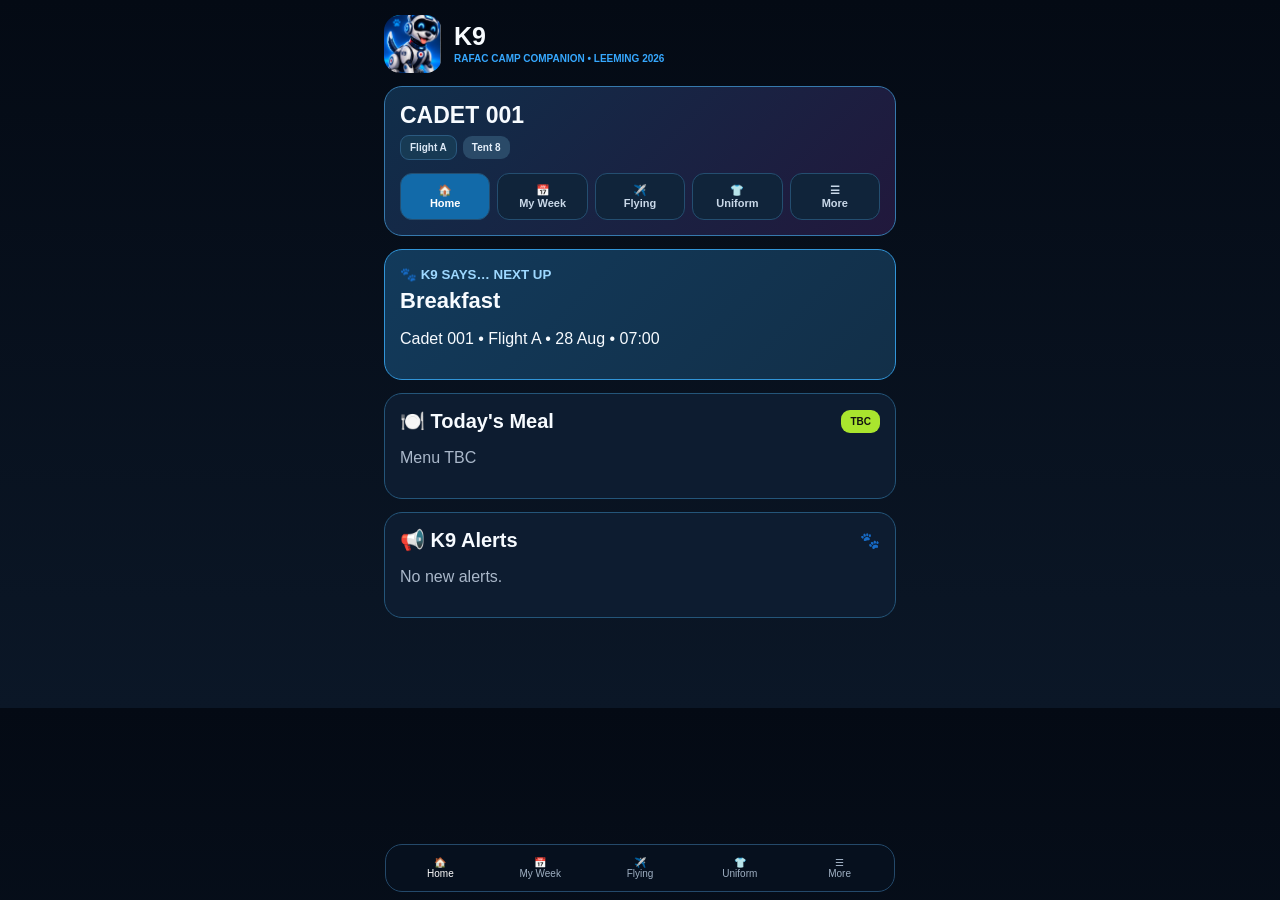
==== index.html @ 1736e70a "Streamline: remove dead code, wire up the wristband page Dead code, all of it reachable by nothing: " ====
<!doctype html>
<html lang="en"><head><meta charset="utf-8"><meta name="viewport" content="width=device-width,initial-scale=1,viewport-fit=cover">
<meta name="theme-color" content="#06101d"><title>K9 RAFAC Camp Companion</title>
<meta name="robots" content="noindex, nofollow">
<meta name="description" content="K9 — your RAFAC camp companion for Leeming 2026. Programme, uniform, flight and flying.">
<link rel="icon" href="images/k9.png"><link rel="apple-touch-icon" href="images/k9.png">
<script>
// Load the stylesheet with a cache-buster, so a phone that opened the app
// yesterday does not keep yesterday's styling. document.write is used
// deliberately: it blocks parsing until the sheet is in, which avoids the
// page flashing up unstyled the way an injected <link> would.
document.write('<link rel="stylesheet" href="style.css?v=' + Date.now() + '">');
</script>
<noscript><link rel="stylesheet" href="style.css"></noscript></head>
<body><main class="app">
<header><img src="images/k9.png" alt=""><div><h1>K9</h1><p>RAFAC CAMP COMPANION • LEEMING 2026</p></div></header>

<section class="card hero"><h2 id="personTitle"><span id="personRole">CADET</span> <span data-id></span></h2>
<p class="bunk"><span class="pill" data-flight></span> <span class="pill info" data-tent hidden></span></p>
<p class="muted small" data-roster-error hidden></p>
<div id="staffTesting" hidden>
<label class="small" for="cadetInput">Staff: view cadet</label>
<input id="cadetInput" inputmode="numeric" maxlength="3" placeholder="001" autocomplete="off">
<button type="button" onclick="setId(document.getElementById('cadetInput').value)">VIEW CADET</button>
</div>
<div class="nav">
<button type="button" onclick="show('home',this)" class="active" aria-label="Home"><span aria-hidden="true">🏠</span><br>Home</button>
<button type="button" onclick="show('week',this)" aria-label="My Week"><span aria-hidden="true">📅</span><br>My Week</button>
<button type="button" onclick="show('flying',this)" aria-label="Flying"><span aria-hidden="true">✈️</span><br>Flying</button>
<button type="button" onclick="show('uniform',this)" aria-label="Uniform"><span aria-hidden="true">👕</span><br>Uniform</button>
<button type="button" onclick="show('more',this)" aria-label="More"><span aria-hidden="true">☰</span><br>More</button>
</div>
</section>

<section id="home" class="view active">
<div class="card next" id="next"></div>
<div class="card"><div class="section-title"><h2>🍽️ Today's Meal</h2><span class="pill greens">TBC</span></div><p id="mealDisplay" class="muted">Menu TBC</p></div>
<div class="card"><div class="section-title"><h2>📢 K9 Alerts</h2><span>🐾</span></div><p class="muted">No new alerts.</p></div>
</section>

<section id="week" class="view"></section>

<section id="flying" class="view">
</section>

<section id="uniform" class="view">
<div class="card"><div class="section-title"><h2>👕 Uniform Guide</h2><span class="pill blues">APPROVED</span></div>
<p class="muted">Approved K9 uniform guides. Check My Week for the uniform of the day.</p>
<div class="card"><h2>🟩 Greens</h2><img class="uniform-img" src="images/uniform-greens.png" alt="Greens uniform layout guide" width="1024" height="1536" loading="lazy" decoding="async"></div>
<!-- Blues guide hidden pending approval. Remove the hidden attribute to bring it back. -->
<div class="card" hidden><h2>🟦 Blues</h2><img class="uniform-img" src="images/uniform-blues.png" alt="Blues uniform layout guide" width="1024" height="1536" loading="lazy" decoding="async"></div>
<div class="card"><h2>🟨 Civvies</h2><img class="uniform-img" src="images/uniform-civvies.png" alt="Civvies guide" width="1024" height="1536" loading="lazy" decoding="async"></div>
<div class="card"><h2>🟧 Sports</h2><img class="uniform-img" src="images/uniform-sports.png" alt="Sports kit guide" width="1024" height="1536" loading="lazy" decoding="async"></div>
</div>
</section>

<section id="more" class="view">
<div class="card"><h2>🍽️ Meals</h2><p class="muted">Daily menu will be added as staff receive it.</p><input id="mealText" placeholder="Staff: enter today's menu"><button class="big-btn" onclick="updateMeals()">SAVE MENU ON THIS DEVICE</button></div>
<div class="card"><h2>⌚ Wristbands</h2><p class="muted">Your NFC wristband ID and how to use it.</p><a class="big-btn" href="wristbands.html">OPEN WRISTBAND PAGE</a></div>
<div class="card"><h2>🚨 Emergency Information</h2><p class="muted">Camp emergency contacts and locations — TBC. Staff will complete these before use.</p><div class="event"><div class="time">999</div><div><h3>Emergency services</h3><p>Use in an immediate emergency.</p></div></div><button class="big-btn panic" onclick="alert('K9 emergency control is a prototype. Use the camp emergency procedure and staff chain of command.')">🚨 K9 EMERGENCY</button></div>
<div class="card"><h2>🎉 K9 Fun Zone</h2><div class="photo-grid"><div class="fun">📸<b>Gallery</b><span class="muted small">Coming alive at camp</span></div><div class="fun">🧠<b>Quiz</b><span class="muted small">Camp challenge</span></div><div class="fun">🐾<b>NFC Hunt</b><span class="muted small">Checkpoint fun</span></div><div class="fun">🎤<b>Vox Pop</b><span class="muted small">Cadet memories</span></div></div></div>
</section>

<nav class="bottom">
<button onclick="show('home',this)" class="active">🏠<br>Home</button><button onclick="show('week',this)">📅<br>My Week</button><button onclick="show('flying',this)">✈️<br>Flying</button><button onclick="show('uniform',this)">👕<br>Uniform</button><button onclick="show('more',this)">☰<br>More</button>
</nav>
</main>
<script>
const params = new URLSearchParams(window.location.search);

if (params.get("staff") === "true") {
  document.getElementById("staffTesting").hidden = false;
  document.getElementById("personRole").textContent = "STAFF";
}
</script>
<script>
// Load the programme and code with a cache-buster on the end. Without this a
// phone that opened the app yesterday keeps showing yesterday's programme,
// because the browser reuses its cached copy of data.js. async = false keeps
// data.js running before script.js.
(function () {
  var v = "?v=" + Date.now();

  ["data.js", "script.js"].forEach(function (src) {
    var s = document.createElement("script");
    s.src = src + v;
    s.async = false;
    document.head.appendChild(s);
  });
})();
</script>
</body></html>
---- style.css ----
:root{--bg:#06101d;--panel:#0d1c30;--line:#245579;--blue:#1597ff;--green:#9be51d;--yellow:#ffd21f;--orange:#ff8a24;--red:#ff4055;--text:#f7fbff;--muted:#aab8ca}
*{box-sizing:border-box}body{margin:0;background:linear-gradient(180deg,#040a14,#0b1727);color:var(--text);font-family:-apple-system,BlinkMacSystemFont,"Segoe UI",sans-serif}
button,input,textarea,select{font:inherit}.app{max-width:540px;margin:auto;padding:15px 14px 90px}
header{display:flex;align-items:center;gap:12px}header img{width:58px;height:58px;object-fit:cover;border-radius:16px}h1{margin:0;font-size:25px}header p{margin:2px 0;color:#36a8ff;font-size:10px;font-weight:900}
.card{background:var(--panel);border:1px solid var(--line);border-radius:18px;padding:15px;margin-top:13px}.hero{background:linear-gradient(135deg,#102e4a,#21183c);border-color:#3679ad}.hero h2{margin:0;font-size:23px}.muted{color:var(--muted)}
.nav{display:grid;grid-template-columns:repeat(5,1fr);gap:7px;margin-top:13px}.nav button{background:#10243a;color:#c9d8e8;border:1px solid #244e70;border-radius:12px;padding:10px 4px;font-weight:800;font-size:11px}.nav button.active{background:#126aa9;color:white}
.view{display:none}.view.active{display:block}.section-title{display:flex;justify-content:space-between;align-items:center;gap:8px}.section-title h2{margin:0;font-size:20px}.pill{padding:6px 9px;border-radius:9px;font-size:10px;font-weight:900;color:#111}.greens{background:#a9e52e}.blues{background:#b9dcff}.civvies{background:#ffd21f}.sports{background:#ff8a24}.bunk{margin:6px 0 0;display:flex;gap:6px;align-items:center;flex-wrap:wrap}.pill.info{background:#2a4a68;color:#e6f0fa}.pill[data-flight]{background:#173a54;color:#dce9f6;border:1px solid #2b5a80}
.next{background:linear-gradient(135deg,#123a5b,#122f48);border-color:#3195d8}.next small{color:#9ed8ff;font-weight:900}.next h2{margin:5px 0;font-size:22px}
.event{display:grid;grid-template-columns:58px 1fr;gap:10px;padding:13px 0;border-bottom:1px solid #1c3a52}.event:last-child{border-bottom:0}.time{font-weight:900;color:#8fcfff;font-size:13px}.event h3{margin:0;font-size:16px}.event p{margin:4px 0 0;color:var(--muted);font-size:12px}
.event .tag{display:inline-block;margin:7px 5px 0 0;padding:5px 7px;border-radius:7px;background:#173a54;font-size:10px;font-weight:800}
.uniform-img{display:block;width:100%;height:auto;max-width:100%;object-fit:contain;border-radius:14px;margin:12px 0 0 0}
.card:has(.uniform-img) .uniform-img{max-height:none;height:auto;object-fit:contain;object-position:center}
.big-btn{display:block;box-sizing:border-box;text-align:center;text-decoration:none;width:100%;padding:13px;border:0;border-radius:12px;background:var(--blue);color:white;font-weight:900;margin-top:10px}.panic{background:var(--red);font-size:17px}
input,textarea,select{width:100%;background:#071522;color:white;border:1px solid #315777;border-radius:11px;padding:11px;margin-top:7px}.photo-grid{display:grid;grid-template-columns:1fr 1fr;gap:10px}.fun{min-height:110px;text-align:center;padding:20px 8px;background:#10243a;border:1px solid #285779;border-radius:16px}.fun b{display:block;margin-top:8px}.small{font-size:12px}
.bottom{position:fixed;bottom:8px;left:50%;transform:translateX(-50%);width:min(510px,calc(100% - 24px));display:grid;grid-template-columns:repeat(5,1fr);gap:5px;background:#07111ff0;border:1px solid #24496a;border-radius:17px;padding:7px}.bottom button{border:0;background:none;color:#9fb0c3;font-size:10px;padding:5px}.bottom button.active{color:#fff}
</style>
---- style.css ----
:root{--bg:#06101d;--panel:#0d1c30;--line:#245579;--blue:#1597ff;--green:#9be51d;--yellow:#ffd21f;--orange:#ff8a24;--red:#ff4055;--text:#f7fbff;--muted:#aab8ca}
*{box-sizing:border-box}body{margin:0;background:linear-gradient(180deg,#040a14,#0b1727);color:var(--text);font-family:-apple-system,BlinkMacSystemFont,"Segoe UI",sans-serif}
button,input,textarea,select{font:inherit}.app{max-width:540px;margin:auto;padding:15px 14px 90px}
header{display:flex;align-items:center;gap:12px}header img{width:58px;height:58px;object-fit:cover;border-radius:16px}h1{margin:0;font-size:25px}header p{margin:2px 0;color:#36a8ff;font-size:10px;font-weight:900}
.card{background:var(--panel);border:1px solid var(--line);border-radius:18px;padding:15px;margin-top:13px}.hero{background:linear-gradient(135deg,#102e4a,#21183c);border-color:#3679ad}.hero h2{margin:0;font-size:23px}.muted{color:var(--muted)}
.nav{display:grid;grid-template-columns:repeat(5,1fr);gap:7px;margin-top:13px}.nav button{background:#10243a;color:#c9d8e8;border:1px solid #244e70;border-radius:12px;padding:10px 4px;font-weight:800;font-size:11px}.nav button.active{background:#126aa9;color:white}
.view{display:none}.view.active{display:block}.section-title{display:flex;justify-content:space-between;align-items:center;gap:8px}.section-title h2{margin:0;font-size:20px}.pill{padding:6px 9px;border-radius:9px;font-size:10px;font-weight:900;color:#111}.greens{background:#a9e52e}.blues{background:#b9dcff}.civvies{background:#ffd21f}.sports{background:#ff8a24}.bunk{margin:6px 0 0;display:flex;gap:6px;align-items:center;flex-wrap:wrap}.pill.info{background:#2a4a68;color:#e6f0fa}.pill[data-flight]{background:#173a54;color:#dce9f6;border:1px solid #2b5a80}
.next{background:linear-gradient(135deg,#123a5b,#122f48);border-color:#3195d8}.next small{color:#9ed8ff;font-weight:900}.next h2{margin:5px 0;font-size:22px}
.event{display:grid;grid-template-columns:58px 1fr;gap:10px;padding:13px 0;border-bottom:1px solid #1c3a52}.event:last-child{border-bottom:0}.time{font-weight:900;color:#8fcfff;font-size:13px}.event h3{margin:0;font-size:16px}.event p{margin:4px 0 0;color:var(--muted);font-size:12px}
.event .tag{display:inline-block;margin:7px 5px 0 0;padding:5px 7px;border-radius:7px;background:#173a54;font-size:10px;font-weight:800}
.uniform-img{display:block;width:100%;height:auto;max-width:100%;object-fit:contain;border-radius:14px;margin:12px 0 0 0}
.card:has(.uniform-img) .uniform-img{max-height:none;height:auto;object-fit:contain;object-position:center}
.big-btn{display:block;box-sizing:border-box;text-align:center;text-decoration:none;width:100%;padding:13px;border:0;border-radius:12px;background:var(--blue);color:white;font-weight:900;margin-top:10px}.panic{background:var(--red);font-size:17px}
input,textarea,select{width:100%;background:#071522;color:white;border:1px solid #315777;border-radius:11px;padding:11px;margin-top:7px}.photo-grid{display:grid;grid-template-columns:1fr 1fr;gap:10px}.fun{min-height:110px;text-align:center;padding:20px 8px;background:#10243a;border:1px solid #285779;border-radius:16px}.fun b{display:block;margin-top:8px}.small{font-size:12px}
.bottom{position:fixed;bottom:8px;left:50%;transform:translateX(-50%);width:min(510px,calc(100% - 24px));display:grid;grid-template-columns:repeat(5,1fr);gap:5px;background:#07111ff0;border:1px solid #24496a;border-radius:17px;padding:7px}.bottom button{border:0;background:none;color:#9fb0c3;font-size:10px;padding:5px}.bottom button.active{color:#fff}
</style>
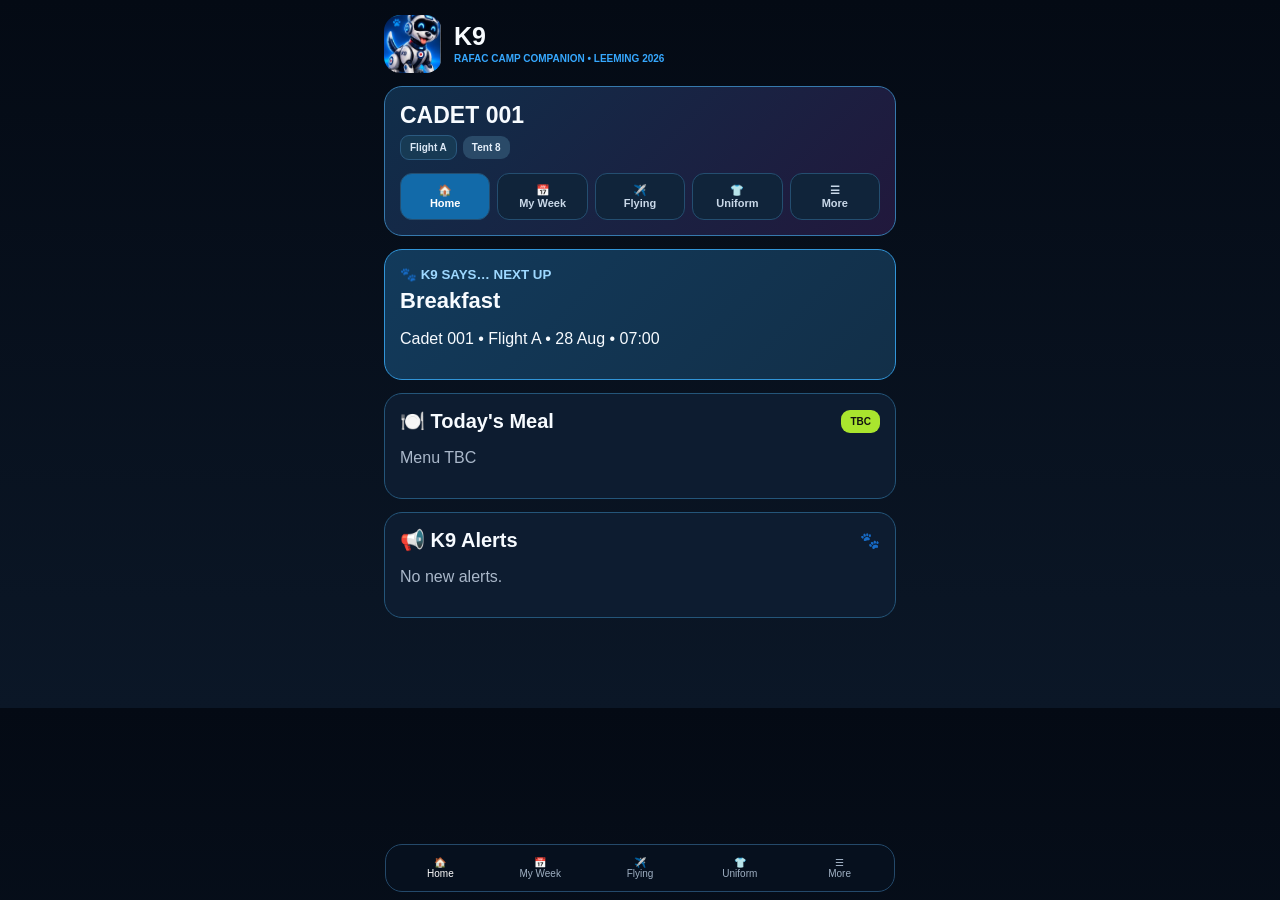
==== commit 0b7f55d7: "Shrink images 86%, hide the emergency button, add offline support Images, 9.3 MB -> 1.28 MB: The uni" ====
--- a/index.html
+++ b/index.html
@@ -3,7 +3,8 @@
 <meta name="theme-color" content="#06101d"><title>K9 RAFAC Camp Companion</title>
 <meta name="robots" content="noindex, nofollow">
 <meta name="description" content="K9 — your RAFAC camp companion for Leeming 2026. Programme, uniform, flight and flying.">
-<link rel="icon" href="images/k9.png"><link rel="apple-touch-icon" href="images/k9.png">
+<link rel="icon" href="images/k9.jpg"><link rel="apple-touch-icon" href="images/k9.jpg">
+<link rel="manifest" href="manifest.webmanifest">
 <script>
 // Load the stylesheet with a cache-buster, so a phone that opened the app
 // yesterday does not keep yesterday's styling. document.write is used
@@ -13,7 +14,7 @@
 </script>
 <noscript><link rel="stylesheet" href="style.css"></noscript></head>
 <body><main class="app">
-<header><img src="images/k9.png" alt=""><div><h1>K9</h1><p>RAFAC CAMP COMPANION • LEEMING 2026</p></div></header>
+<header><img src="images/k9.jpg" alt=""><div><h1>K9</h1><p>RAFAC CAMP COMPANION • LEEMING 2026</p></div></header>
 
 <section class="card hero"><h2 id="personTitle"><span id="personRole">CADET</span> <span data-id></span></h2>
 <p class="bunk"><span class="pill" data-flight></span> <span class="pill info" data-tent hidden></span></p>
@@ -46,19 +47,23 @@
 <section id="uniform" class="view">
 <div class="card"><div class="section-title"><h2>👕 Uniform Guide</h2><span class="pill blues">APPROVED</span></div>
 <p class="muted">Approved K9 uniform guides. Check My Week for the uniform of the day.</p>
-<div class="card"><h2>🟩 Greens</h2><img class="uniform-img" src="images/uniform-greens.png" alt="Greens uniform layout guide" width="1024" height="1536" loading="lazy" decoding="async"></div>
+<div class="card"><h2>🟩 Greens</h2><img class="uniform-img" src="images/uniform-greens.jpg" alt="Greens uniform layout guide" width="1024" height="1536" loading="lazy" decoding="async"></div>
 <!-- Blues guide hidden pending approval. Remove the hidden attribute to bring it back. -->
-<div class="card" hidden><h2>🟦 Blues</h2><img class="uniform-img" src="images/uniform-blues.png" alt="Blues uniform layout guide" width="1024" height="1536" loading="lazy" decoding="async"></div>
-<div class="card"><h2>🟨 Civvies</h2><img class="uniform-img" src="images/uniform-civvies.png" alt="Civvies guide" width="1024" height="1536" loading="lazy" decoding="async"></div>
-<div class="card"><h2>🟧 Sports</h2><img class="uniform-img" src="images/uniform-sports.png" alt="Sports kit guide" width="1024" height="1536" loading="lazy" decoding="async"></div>
+<div class="card" hidden><h2>🟦 Blues</h2><img class="uniform-img" src="images/uniform-blues.jpg" alt="Blues uniform layout guide" width="1024" height="1536" loading="lazy" decoding="async"></div>
+<div class="card"><h2>🟨 Civvies</h2><img class="uniform-img" src="images/uniform-civvies.jpg" alt="Civvies guide" width="1024" height="1536" loading="lazy" decoding="async"></div>
+<div class="card"><h2>🟧 Sports</h2><img class="uniform-img" src="images/uniform-sports.jpg" alt="Sports kit guide" width="1024" height="1536" loading="lazy" decoding="async"></div>
 </div>
 </section>
 
 <section id="more" class="view">
 <div class="card"><h2>🍽️ Meals</h2><p class="muted">Daily menu will be added as staff receive it.</p><input id="mealText" placeholder="Staff: enter today's menu"><button class="big-btn" onclick="updateMeals()">SAVE MENU ON THIS DEVICE</button></div>
 <div class="card"><h2>⌚ Wristbands</h2><p class="muted">Your NFC wristband ID and how to use it.</p><a class="big-btn" href="wristbands.html">OPEN WRISTBAND PAGE</a></div>
-<div class="card"><h2>🚨 Emergency Information</h2><p class="muted">Camp emergency contacts and locations — TBC. Staff will complete these before use.</p><div class="event"><div class="time">999</div><div><h3>Emergency services</h3><p>Use in an immediate emergency.</p></div></div><button class="big-btn panic" onclick="alert('K9 emergency control is a prototype. Use the camp emergency procedure and staff chain of command.')">🚨 K9 EMERGENCY</button></div>
-<div class="card"><h2>🎉 K9 Fun Zone</h2><div class="photo-grid"><div class="fun">📸<b>Gallery</b><span class="muted small">Coming alive at camp</span></div><div class="fun">🧠<b>Quiz</b><span class="muted small">Camp challenge</span></div><div class="fun">🐾<b>NFC Hunt</b><span class="muted small">Checkpoint fun</span></div><div class="fun">🎤<b>Vox Pop</b><span class="muted small">Cadet memories</span></div></div></div>
+<div class="card"><h2>🚨 Emergency Information</h2><p class="muted">In an emergency, tell the nearest member of staff. Follow the camp emergency procedure and the staff chain of command.</p><div class="event"><div class="time">999</div><div><h3>Emergency services</h3><p>Use in an immediate emergency.</p></div></div>
+<!-- The K9 EMERGENCY button is hidden: it only ever showed an alert saying it
+     was a prototype. A button that looks like it summons help but does not is
+     worse than no button. Remove the hidden attribute once it does something
+     real, such as dialling the duty staff mobile. -->
+<button class="big-btn panic" hidden onclick="alert('K9 emergency control is a prototype. Use the camp emergency procedure and staff chain of command.')">🚨 K9 EMERGENCY</button></div>
 </section>
 
 <nav class="bottom">
@@ -88,5 +93,14 @@
     document.head.appendChild(s);
   });
 })();
+
+// Offline support, so the app still opens where there is no signal.
+// Registered on load so it never delays first paint, and failure is survivable:
+// without it the app simply needs a connection, as it did before.
+if ("serviceWorker" in navigator) {
+  window.addEventListener("load", function () {
+    navigator.serviceWorker.register("sw.js").catch(function () {});
+  });
+}
 </script>
 </body></html>
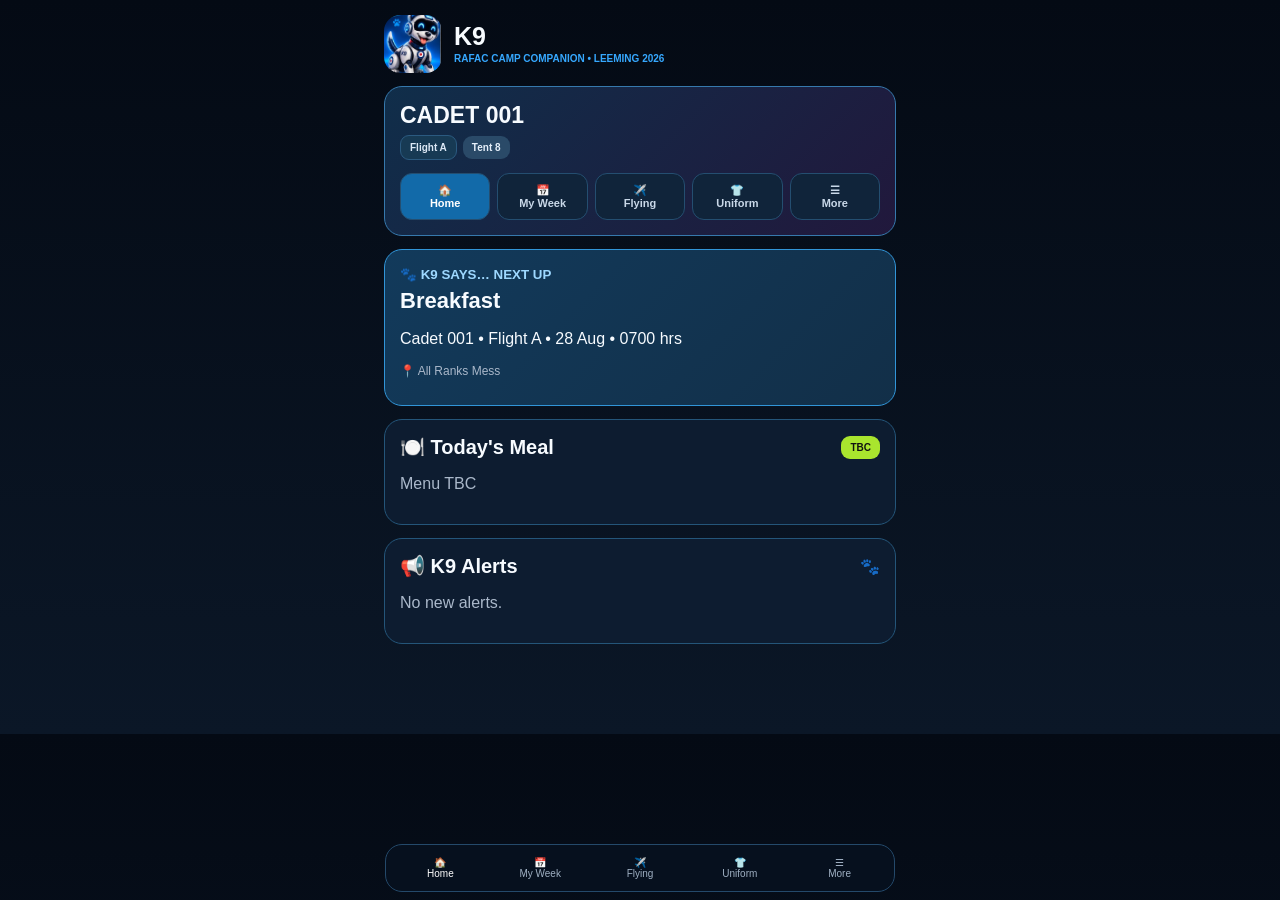
==== commit df23a251: "Add the mobiles register with a staff grid Cadets can see what they handed in; staff can record it q" ====
--- a/index.html
+++ b/index.html
@@ -57,6 +57,8 @@
 
 <section id="more" class="view">
 <div class="card"><h2>🍽️ Meals</h2><p class="muted">Daily menu will be added as staff receive it.</p><input id="mealText" placeholder="Staff: enter today's menu"><button class="big-btn" onclick="updateMeals()">SAVE MENU ON THIS DEVICE</button></div>
+<div id="mobilesStaff" hidden></div>
+<div id="mobiles"></div>
 <div class="card"><h2>⌚ Wristbands</h2><p class="muted">Your NFC wristband ID and how to use it.</p><a class="big-btn" href="wristbands.html">OPEN WRISTBAND PAGE</a></div>
 <div class="card"><h2>🚨 Emergency Information</h2><p class="muted">In an emergency, tell the nearest member of staff. Follow the camp emergency procedure and the staff chain of command.</p><div class="event"><div class="time">999</div><div><h3>Emergency services</h3><p>Use in an immediate emergency.</p></div></div>
 <!-- The K9 EMERGENCY button is hidden: it only ever showed an alert saying it
--- a/style.css
+++ b/style.css
@@ -7,8 +7,8 @@
 .nav{display:grid;grid-template-columns:repeat(5,1fr);gap:7px;margin-top:13px}.nav button{background:#10243a;color:#c9d8e8;border:1px solid #244e70;border-radius:12px;padding:10px 4px;font-weight:800;font-size:11px}.nav button.active{background:#126aa9;color:white}
 .view{display:none}.view.active{display:block}.section-title{display:flex;justify-content:space-between;align-items:center;gap:8px}.section-title h2{margin:0;font-size:20px}.pill{padding:6px 9px;border-radius:9px;font-size:10px;font-weight:900;color:#111}.greens{background:#a9e52e}.blues{background:#b9dcff}.civvies{background:#ffd21f}.sports{background:#ff8a24}.bunk{margin:6px 0 0;display:flex;gap:6px;align-items:center;flex-wrap:wrap}.pill.info{background:#2a4a68;color:#e6f0fa}.pill[data-flight]{background:#173a54;color:#dce9f6;border:1px solid #2b5a80}
 .next{background:linear-gradient(135deg,#123a5b,#122f48);border-color:#3195d8}.next small{color:#9ed8ff;font-weight:900}.next h2{margin:5px 0;font-size:22px}
-.event{display:grid;grid-template-columns:58px 1fr;gap:10px;padding:13px 0;border-bottom:1px solid #1c3a52}.event:last-child{border-bottom:0}.time{font-weight:900;color:#8fcfff;font-size:13px}.event h3{margin:0;font-size:16px}.event p{margin:4px 0 0;color:var(--muted);font-size:12px}
-.event .tag{display:inline-block;margin:7px 5px 0 0;padding:5px 7px;border-radius:7px;background:#173a54;font-size:10px;font-weight:800}
+.event{display:grid;grid-template-columns:72px 1fr;gap:10px;padding:13px 0;border-bottom:1px solid #1c3a52}.event:last-child{border-bottom:0}.time{font-weight:900;color:#8fcfff;font-size:13px}.event h3{margin:0;font-size:16px}.event p{margin:4px 0 0;color:var(--muted);font-size:12px}
+.event .gridwrap{overflow-x:auto;-webkit-overflow-scrolling:touch;margin-top:10px}.mgrid{border-collapse:collapse;width:100%;font-size:13px}.mgrid th,.mgrid td{padding:4px 3px;text-align:center;border-bottom:1px solid #1c3a52}.mgrid thead th{position:sticky;top:0;background:#0d1c30;color:#8fcfff;font-size:12px;padding:8px 3px}.mgrid tbody th{color:#8fcfff;font-weight:900}.mgrid .fixed{color:#aab8ca}.qty{width:42px;height:42px;border:1px solid #315777;border-radius:10px;background:#0d2135;color:#8fa8c0;font-size:16px;font-weight:900}.qty.on{background:var(--blue);border-color:var(--blue);color:#fff}.statecell{min-width:46px;height:42px;border:1px solid #315777;border-radius:10px;background:#0d2135;color:#aab8ca;font-size:11px;font-weight:900}.statecell.in{background:#2a4a68;color:#e6f0fa}.statecell.out{background:#a9e52e;color:#111}.big-btn.ghost{background:#13304b;border:1px solid #2b5a80}textarea{font-family:monospace;font-size:12px}.items{display:flex;gap:6px;flex-wrap:wrap;margin:8px 0 0}.items .tag{margin:0}.tag{display:inline-block;margin:7px 5px 0 0;padding:5px 7px;border-radius:7px;background:#173a54;font-size:10px;font-weight:800}
 .uniform-img{display:block;width:100%;height:auto;max-width:100%;object-fit:contain;border-radius:14px;margin:12px 0 0 0}
 .card:has(.uniform-img) .uniform-img{max-height:none;height:auto;object-fit:contain;object-position:center}
 .big-btn{display:block;box-sizing:border-box;text-align:center;text-decoration:none;width:100%;padding:13px;border:0;border-radius:12px;background:var(--blue);color:white;font-weight:900;margin-top:10px}.panic{background:var(--red);font-size:17px}
--- a/style.css
+++ b/style.css
@@ -7,8 +7,8 @@
 .nav{display:grid;grid-template-columns:repeat(5,1fr);gap:7px;margin-top:13px}.nav button{background:#10243a;color:#c9d8e8;border:1px solid #244e70;border-radius:12px;padding:10px 4px;font-weight:800;font-size:11px}.nav button.active{background:#126aa9;color:white}
 .view{display:none}.view.active{display:block}.section-title{display:flex;justify-content:space-between;align-items:center;gap:8px}.section-title h2{margin:0;font-size:20px}.pill{padding:6px 9px;border-radius:9px;font-size:10px;font-weight:900;color:#111}.greens{background:#a9e52e}.blues{background:#b9dcff}.civvies{background:#ffd21f}.sports{background:#ff8a24}.bunk{margin:6px 0 0;display:flex;gap:6px;align-items:center;flex-wrap:wrap}.pill.info{background:#2a4a68;color:#e6f0fa}.pill[data-flight]{background:#173a54;color:#dce9f6;border:1px solid #2b5a80}
 .next{background:linear-gradient(135deg,#123a5b,#122f48);border-color:#3195d8}.next small{color:#9ed8ff;font-weight:900}.next h2{margin:5px 0;font-size:22px}
-.event{display:grid;grid-template-columns:58px 1fr;gap:10px;padding:13px 0;border-bottom:1px solid #1c3a52}.event:last-child{border-bottom:0}.time{font-weight:900;color:#8fcfff;font-size:13px}.event h3{margin:0;font-size:16px}.event p{margin:4px 0 0;color:var(--muted);font-size:12px}
-.event .tag{display:inline-block;margin:7px 5px 0 0;padding:5px 7px;border-radius:7px;background:#173a54;font-size:10px;font-weight:800}
+.event{display:grid;grid-template-columns:72px 1fr;gap:10px;padding:13px 0;border-bottom:1px solid #1c3a52}.event:last-child{border-bottom:0}.time{font-weight:900;color:#8fcfff;font-size:13px}.event h3{margin:0;font-size:16px}.event p{margin:4px 0 0;color:var(--muted);font-size:12px}
+.event .gridwrap{overflow-x:auto;-webkit-overflow-scrolling:touch;margin-top:10px}.mgrid{border-collapse:collapse;width:100%;font-size:13px}.mgrid th,.mgrid td{padding:4px 3px;text-align:center;border-bottom:1px solid #1c3a52}.mgrid thead th{position:sticky;top:0;background:#0d1c30;color:#8fcfff;font-size:12px;padding:8px 3px}.mgrid tbody th{color:#8fcfff;font-weight:900}.mgrid .fixed{color:#aab8ca}.qty{width:42px;height:42px;border:1px solid #315777;border-radius:10px;background:#0d2135;color:#8fa8c0;font-size:16px;font-weight:900}.qty.on{background:var(--blue);border-color:var(--blue);color:#fff}.statecell{min-width:46px;height:42px;border:1px solid #315777;border-radius:10px;background:#0d2135;color:#aab8ca;font-size:11px;font-weight:900}.statecell.in{background:#2a4a68;color:#e6f0fa}.statecell.out{background:#a9e52e;color:#111}.big-btn.ghost{background:#13304b;border:1px solid #2b5a80}textarea{font-family:monospace;font-size:12px}.items{display:flex;gap:6px;flex-wrap:wrap;margin:8px 0 0}.items .tag{margin:0}.tag{display:inline-block;margin:7px 5px 0 0;padding:5px 7px;border-radius:7px;background:#173a54;font-size:10px;font-weight:800}
 .uniform-img{display:block;width:100%;height:auto;max-width:100%;object-fit:contain;border-radius:14px;margin:12px 0 0 0}
 .card:has(.uniform-img) .uniform-img{max-height:none;height:auto;object-fit:contain;object-position:center}
 .big-btn{display:block;box-sizing:border-box;text-align:center;text-decoration:none;width:100%;padding:13px;border:0;border-radius:12px;background:var(--blue);color:white;font-weight:900;margin-top:10px}.panic{background:var(--red);font-size:17px}
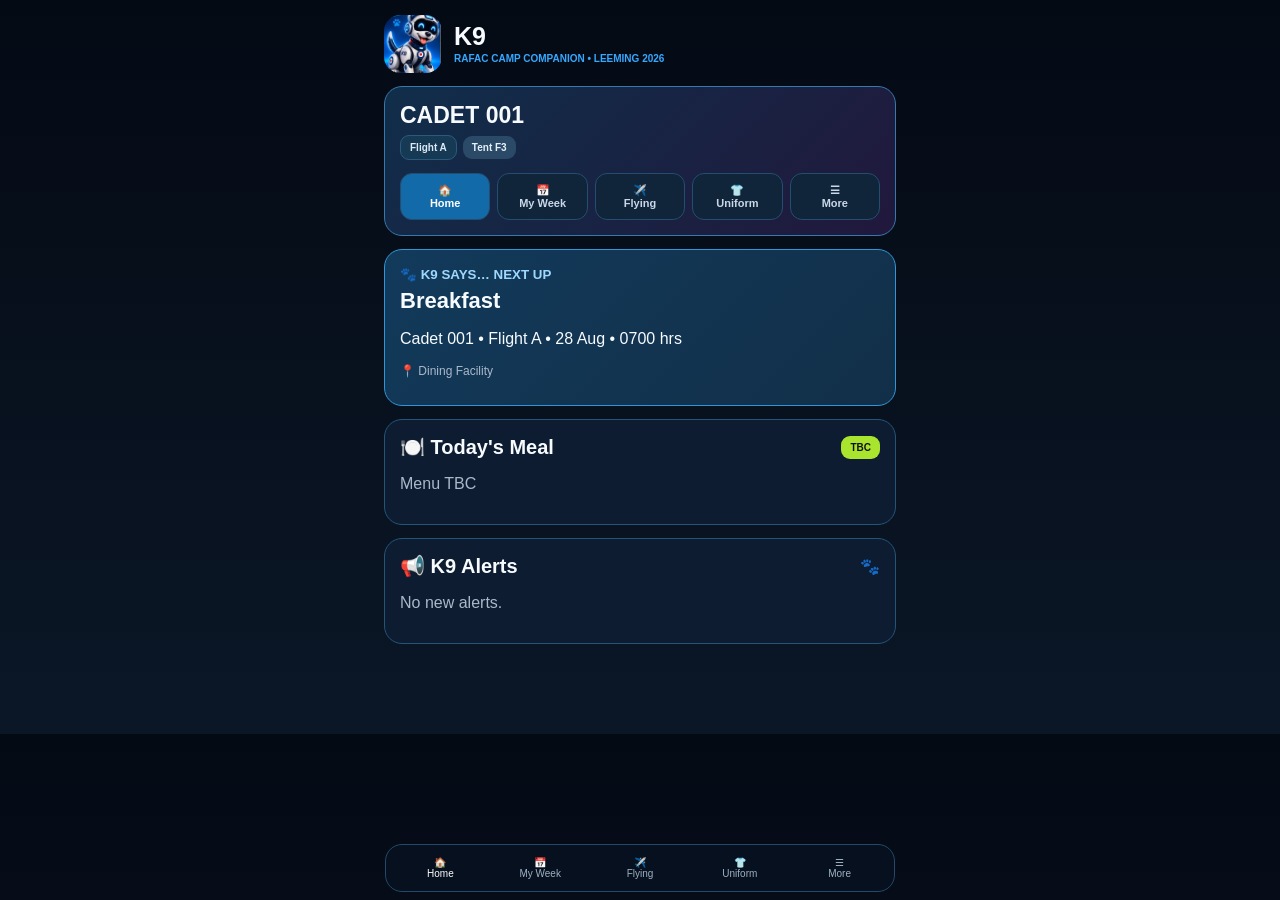
==== commit 8165d4ac: "Add per-cadet notices, and take the latest tent moves cadets.csv gains a Notice column: free text sh" ====
--- a/index.html
+++ b/index.html
@@ -36,7 +36,7 @@
 <section id="home" class="view active">
 <div class="card next" id="next"></div>
 <div class="card"><div class="section-title"><h2>🍽️ Today's Meal</h2><span class="pill greens">TBC</span></div><p id="mealDisplay" class="muted">Menu TBC</p></div>
-<div class="card"><div class="section-title"><h2>📢 K9 Alerts</h2><span>🐾</span></div><p class="muted">No new alerts.</p></div>
+<div id="alerts"></div>
 </section>
 
 <section id="week" class="view"></section>
--- a/style.css
+++ b/style.css
@@ -5,9 +5,9 @@
 header{display:flex;align-items:center;gap:12px}header img{width:58px;height:58px;object-fit:cover;border-radius:16px}h1{margin:0;font-size:25px}header p{margin:2px 0;color:#36a8ff;font-size:10px;font-weight:900}
 .card{background:var(--panel);border:1px solid var(--line);border-radius:18px;padding:15px;margin-top:13px}.hero{background:linear-gradient(135deg,#102e4a,#21183c);border-color:#3679ad}.hero h2{margin:0;font-size:23px}.muted{color:var(--muted)}
 .nav{display:grid;grid-template-columns:repeat(5,1fr);gap:7px;margin-top:13px}.nav button{background:#10243a;color:#c9d8e8;border:1px solid #244e70;border-radius:12px;padding:10px 4px;font-weight:800;font-size:11px}.nav button.active{background:#126aa9;color:white}
-.view{display:none}.view.active{display:block}.section-title{display:flex;justify-content:space-between;align-items:center;gap:8px}.section-title h2{margin:0;font-size:20px}.pill{padding:6px 9px;border-radius:9px;font-size:10px;font-weight:900;color:#111}.greens{background:#a9e52e}.blues{background:#b9dcff}.civvies{background:#ffd21f}.sports{background:#ff8a24}.bunk{margin:6px 0 0;display:flex;gap:6px;align-items:center;flex-wrap:wrap}.pill.info{background:#2a4a68;color:#e6f0fa}.pill[data-flight]{background:#173a54;color:#dce9f6;border:1px solid #2b5a80}
+.view{display:none}.view.active{display:block}.section-title{display:flex;justify-content:space-between;align-items:center;gap:8px}.section-title h2{margin:0;font-size:20px}.pill{padding:6px 9px;border-radius:9px;font-size:10px;font-weight:900;color:#111}.greens{background:#a9e52e}.blues{background:#b9dcff}.civvies{background:#ffd21f}.sports{background:#ff8a24}.bunk{margin:6px 0 0;display:flex;gap:6px;align-items:center;flex-wrap:wrap}details{margin-top:10px;border:1px solid #245579;border-radius:12px;padding:10px}details summary{cursor:pointer;color:#8fcfff;font-weight:700}.warn{color:#ffb84d}.card.alert{border-color:#c08a1e;background:#241d0e}.noticetext{margin:0;font-size:19px;font-weight:900;color:#ffd21f}.pill.info{background:#2a4a68;color:#e6f0fa}.pill[data-flight]{background:#173a54;color:#dce9f6;border:1px solid #2b5a80}
 .next{background:linear-gradient(135deg,#123a5b,#122f48);border-color:#3195d8}.next small{color:#9ed8ff;font-weight:900}.next h2{margin:5px 0;font-size:22px}
-.event{display:grid;grid-template-columns:72px 1fr;gap:10px;padding:13px 0;border-bottom:1px solid #1c3a52}.event:last-child{border-bottom:0}.time{font-weight:900;color:#8fcfff;font-size:13px}.event h3{margin:0;font-size:16px}.event p{margin:4px 0 0;color:var(--muted);font-size:12px}
+.event{display:grid;grid-template-columns:72px 1fr;gap:10px;padding:13px 0;border-bottom:1px solid #1c3a52}.event:last-child{border-bottom:0}.time{font-weight:900;color:#8fcfff;font-size:13px}.time .until{display:block;font-weight:700;color:#6f93b3;font-size:11px}.event h3{margin:0;font-size:16px}.event p{margin:4px 0 0;color:var(--muted);font-size:12px}
 .event .gridwrap{overflow-x:auto;-webkit-overflow-scrolling:touch;margin-top:10px}.mgrid{border-collapse:collapse;width:100%;font-size:13px}.mgrid th,.mgrid td{padding:4px 3px;text-align:center;border-bottom:1px solid #1c3a52}.mgrid thead th{position:sticky;top:0;background:#0d1c30;color:#8fcfff;font-size:12px;padding:8px 3px}.mgrid tbody th{color:#8fcfff;font-weight:900}.mgrid .fixed{color:#aab8ca}.qty{width:42px;height:42px;border:1px solid #315777;border-radius:10px;background:#0d2135;color:#8fa8c0;font-size:16px;font-weight:900}.qty.on{background:var(--blue);border-color:var(--blue);color:#fff}.statecell{min-width:46px;height:42px;border:1px solid #315777;border-radius:10px;background:#0d2135;color:#aab8ca;font-size:11px;font-weight:900}.statecell.in{background:#2a4a68;color:#e6f0fa}.statecell.out{background:#a9e52e;color:#111}.big-btn.ghost{background:#13304b;border:1px solid #2b5a80}textarea{font-family:monospace;font-size:12px}.items{display:flex;gap:6px;flex-wrap:wrap;margin:8px 0 0}.items .tag{margin:0}.tag{display:inline-block;margin:7px 5px 0 0;padding:5px 7px;border-radius:7px;background:#173a54;font-size:10px;font-weight:800}
 .uniform-img{display:block;width:100%;height:auto;max-width:100%;object-fit:contain;border-radius:14px;margin:12px 0 0 0}
 .card:has(.uniform-img) .uniform-img{max-height:none;height:auto;object-fit:contain;object-position:center}
--- a/style.css
+++ b/style.css
@@ -5,9 +5,9 @@
 header{display:flex;align-items:center;gap:12px}header img{width:58px;height:58px;object-fit:cover;border-radius:16px}h1{margin:0;font-size:25px}header p{margin:2px 0;color:#36a8ff;font-size:10px;font-weight:900}
 .card{background:var(--panel);border:1px solid var(--line);border-radius:18px;padding:15px;margin-top:13px}.hero{background:linear-gradient(135deg,#102e4a,#21183c);border-color:#3679ad}.hero h2{margin:0;font-size:23px}.muted{color:var(--muted)}
 .nav{display:grid;grid-template-columns:repeat(5,1fr);gap:7px;margin-top:13px}.nav button{background:#10243a;color:#c9d8e8;border:1px solid #244e70;border-radius:12px;padding:10px 4px;font-weight:800;font-size:11px}.nav button.active{background:#126aa9;color:white}
-.view{display:none}.view.active{display:block}.section-title{display:flex;justify-content:space-between;align-items:center;gap:8px}.section-title h2{margin:0;font-size:20px}.pill{padding:6px 9px;border-radius:9px;font-size:10px;font-weight:900;color:#111}.greens{background:#a9e52e}.blues{background:#b9dcff}.civvies{background:#ffd21f}.sports{background:#ff8a24}.bunk{margin:6px 0 0;display:flex;gap:6px;align-items:center;flex-wrap:wrap}.pill.info{background:#2a4a68;color:#e6f0fa}.pill[data-flight]{background:#173a54;color:#dce9f6;border:1px solid #2b5a80}
+.view{display:none}.view.active{display:block}.section-title{display:flex;justify-content:space-between;align-items:center;gap:8px}.section-title h2{margin:0;font-size:20px}.pill{padding:6px 9px;border-radius:9px;font-size:10px;font-weight:900;color:#111}.greens{background:#a9e52e}.blues{background:#b9dcff}.civvies{background:#ffd21f}.sports{background:#ff8a24}.bunk{margin:6px 0 0;display:flex;gap:6px;align-items:center;flex-wrap:wrap}details{margin-top:10px;border:1px solid #245579;border-radius:12px;padding:10px}details summary{cursor:pointer;color:#8fcfff;font-weight:700}.warn{color:#ffb84d}.card.alert{border-color:#c08a1e;background:#241d0e}.noticetext{margin:0;font-size:19px;font-weight:900;color:#ffd21f}.pill.info{background:#2a4a68;color:#e6f0fa}.pill[data-flight]{background:#173a54;color:#dce9f6;border:1px solid #2b5a80}
 .next{background:linear-gradient(135deg,#123a5b,#122f48);border-color:#3195d8}.next small{color:#9ed8ff;font-weight:900}.next h2{margin:5px 0;font-size:22px}
-.event{display:grid;grid-template-columns:72px 1fr;gap:10px;padding:13px 0;border-bottom:1px solid #1c3a52}.event:last-child{border-bottom:0}.time{font-weight:900;color:#8fcfff;font-size:13px}.event h3{margin:0;font-size:16px}.event p{margin:4px 0 0;color:var(--muted);font-size:12px}
+.event{display:grid;grid-template-columns:72px 1fr;gap:10px;padding:13px 0;border-bottom:1px solid #1c3a52}.event:last-child{border-bottom:0}.time{font-weight:900;color:#8fcfff;font-size:13px}.time .until{display:block;font-weight:700;color:#6f93b3;font-size:11px}.event h3{margin:0;font-size:16px}.event p{margin:4px 0 0;color:var(--muted);font-size:12px}
 .event .gridwrap{overflow-x:auto;-webkit-overflow-scrolling:touch;margin-top:10px}.mgrid{border-collapse:collapse;width:100%;font-size:13px}.mgrid th,.mgrid td{padding:4px 3px;text-align:center;border-bottom:1px solid #1c3a52}.mgrid thead th{position:sticky;top:0;background:#0d1c30;color:#8fcfff;font-size:12px;padding:8px 3px}.mgrid tbody th{color:#8fcfff;font-weight:900}.mgrid .fixed{color:#aab8ca}.qty{width:42px;height:42px;border:1px solid #315777;border-radius:10px;background:#0d2135;color:#8fa8c0;font-size:16px;font-weight:900}.qty.on{background:var(--blue);border-color:var(--blue);color:#fff}.statecell{min-width:46px;height:42px;border:1px solid #315777;border-radius:10px;background:#0d2135;color:#aab8ca;font-size:11px;font-weight:900}.statecell.in{background:#2a4a68;color:#e6f0fa}.statecell.out{background:#a9e52e;color:#111}.big-btn.ghost{background:#13304b;border:1px solid #2b5a80}textarea{font-family:monospace;font-size:12px}.items{display:flex;gap:6px;flex-wrap:wrap;margin:8px 0 0}.items .tag{margin:0}.tag{display:inline-block;margin:7px 5px 0 0;padding:5px 7px;border-radius:7px;background:#173a54;font-size:10px;font-weight:800}
 .uniform-img{display:block;width:100%;height:auto;max-width:100%;object-fit:contain;border-radius:14px;margin:12px 0 0 0}
 .card:has(.uniform-img) .uniform-img{max-height:none;height:auto;object-fit:contain;object-position:center}
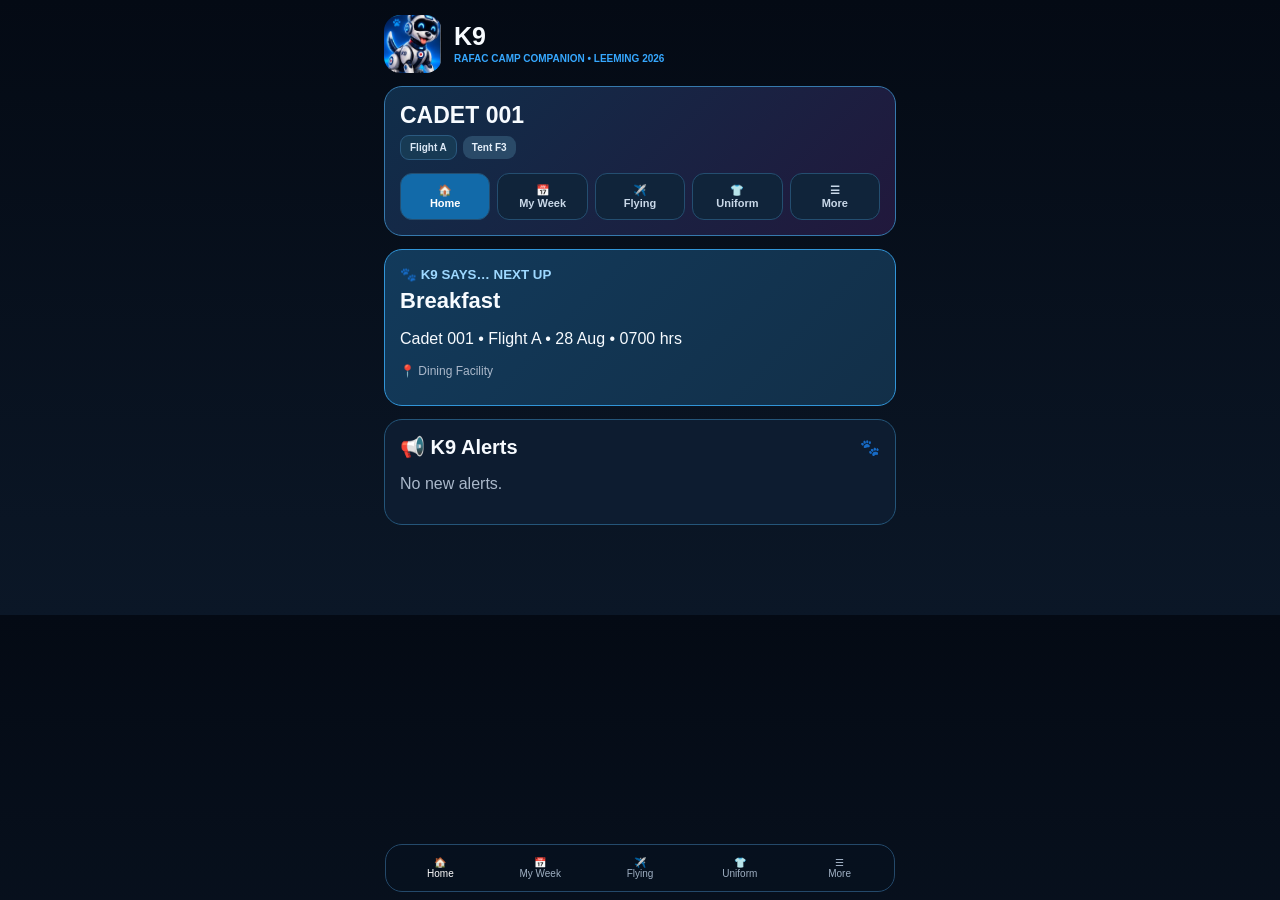
==== commit c43234ce: "Show the weekday in My Week, and drop the menu Each day now reads "Mon 24 Aug" rather than "24 Aug"." ====
--- a/index.html
+++ b/index.html
@@ -35,7 +35,6 @@
 
 <section id="home" class="view active">
 <div class="card next" id="next"></div>
-<div class="card"><div class="section-title"><h2>🍽️ Today's Meal</h2><span class="pill greens">TBC</span></div><p id="mealDisplay" class="muted">Menu TBC</p></div>
 <div id="alerts"></div>
 </section>
 
@@ -56,7 +55,6 @@
 </section>
 
 <section id="more" class="view">
-<div class="card"><h2>🍽️ Meals</h2><p class="muted">Daily menu will be added as staff receive it.</p><input id="mealText" placeholder="Staff: enter today's menu"><button class="big-btn" onclick="updateMeals()">SAVE MENU ON THIS DEVICE</button></div>
 <div id="mobilesStaff" hidden></div>
 <div id="mobiles"></div>
 <div class="card"><h2>⌚ Wristbands</h2><p class="muted">Your NFC wristband ID and how to use it.</p><a class="big-btn" href="wristbands.html">OPEN WRISTBAND PAGE</a></div>
